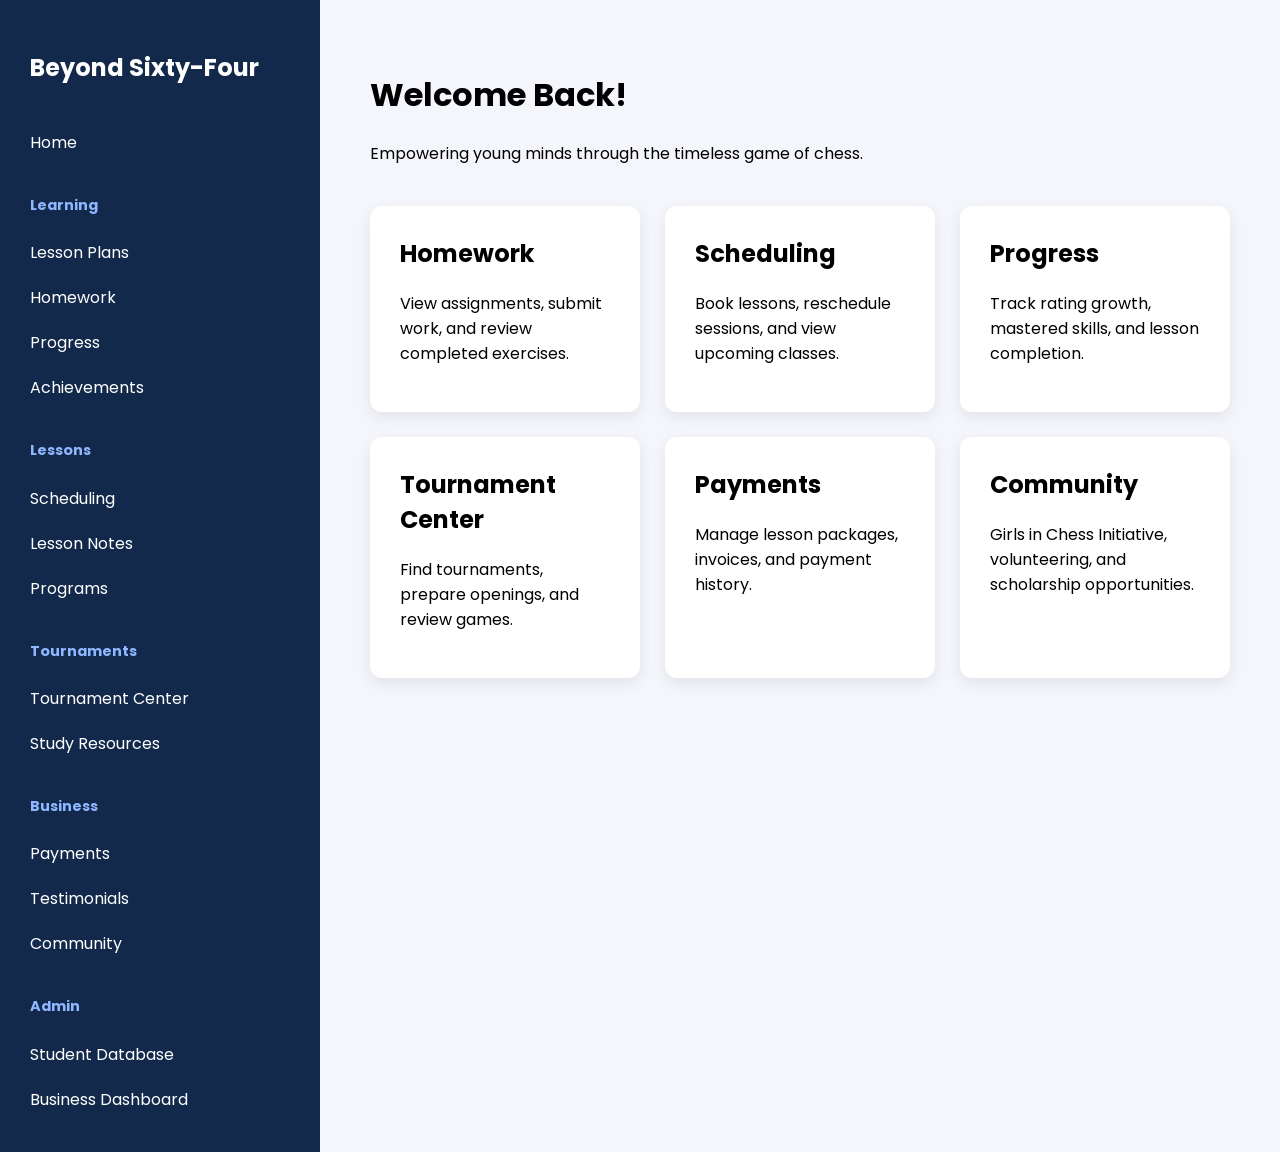
==== dashboard.html @ 1246753c "Update dashboard.html" ====
<!DOCTYPE html>
<html lang="en">
<head>
    <meta charset="UTF-8">
    <meta name="viewport" content="width=device-width, initial-scale=1.0">
    <title>Beyond Sixty-Four Dashboard</title>
    <link rel="stylesheet" href="dashboard.css">
</head>
<body>

<div class="dashboard">

    <aside class="sidebar">
        <h2>Beyond Sixty-Four</h2>

        <nav>
            <a href="#">Home</a>

            <h3>Learning</h3>
            <a href="#">Lesson Plans</a>
            <a href="#">Homework</a>
            <a href="#">Progress</a>
            <a href="#">Achievements</a>

            <h3>Lessons</h3>
            <a href="#">Scheduling</a>
            <a href="#">Lesson Notes</a>
            <a href="#">Programs</a>

            <h3>Tournaments</h3>
            <a href="#">Tournament Center</a>
            <a href="#">Study Resources</a>

            <h3>Business</h3>
            <a href="#">Payments</a>
            <a href="#">Testimonials</a>
            <a href="#">Community</a>

            <h3>Admin</h3>
            <a href="#">Student Database</a>
            <a href="#">Business Dashboard</a>
        </nav>
    </aside>

    <main class="content">

        <h1>Welcome Back!</h1>

        <p>Empowering young minds through the timeless game of chess.</p>

        <div class="cards">

            <div class="card">
                <h2>Homework</h2>
                <p>View assignments, submit work, and review completed exercises.</p>
            </div>

            <div class="card">
                <h2>Scheduling</h2>
                <p>Book lessons, reschedule sessions, and view upcoming classes.</p>
            </div>

            <div class="card">
                <h2>Progress</h2>
                <p>Track rating growth, mastered skills, and lesson completion.</p>
            </div>

            <div class="card">
                <h2>Tournament Center</h2>
                <p>Find tournaments, prepare openings, and review games.</p>
            </div>

            <div class="card">
                <h2>Payments</h2>
                <p>Manage lesson packages, invoices, and payment history.</p>
            </div>

            <div class="card">
                <h2>Community</h2>
                <p>Girls in Chess Initiative, volunteering, and scholarship opportunities.</p>
            </div>

        </div>

    </main>

</div>

</body>
</html>
---- dashboard.css ----
@import url('https://fonts.googleapis.com/css2?family=Poppins:wght@300;400;600;700&display=swap');
body{
    margin:0;
    font-family:Poppins,sans-serif;
    background:#f4f6fb;
}

.dashboard{
    display:flex;
}

.sidebar{
    width:260px;
    background:#13294B;
    color:white;
    min-height:100vh;
    padding:30px;
}

.sidebar h2{
    margin-bottom:35px;
}

.sidebar h3{
    margin-top:30px;
    font-size:.9rem;
    color:#8fb7ff;
}

.sidebar a{
    display:block;
    color:white;
    text-decoration:none;
    padding:10px 0;
}

.sidebar a:hover{
    color:#4da6ff;
}

.content{
    flex:1;
    padding:50px;
}

.cards{
    margin-top:40px;
    display:grid;
    grid-template-columns:repeat(auto-fit,minmax(260px,1fr));
    gap:25px;
}

.card{
    background:white;
    padding:30px;
    border-radius:12px;
    box-shadow:0 5px 15px rgba(0,0,0,.08);
}

.card h2{
    margin-top:0;
}
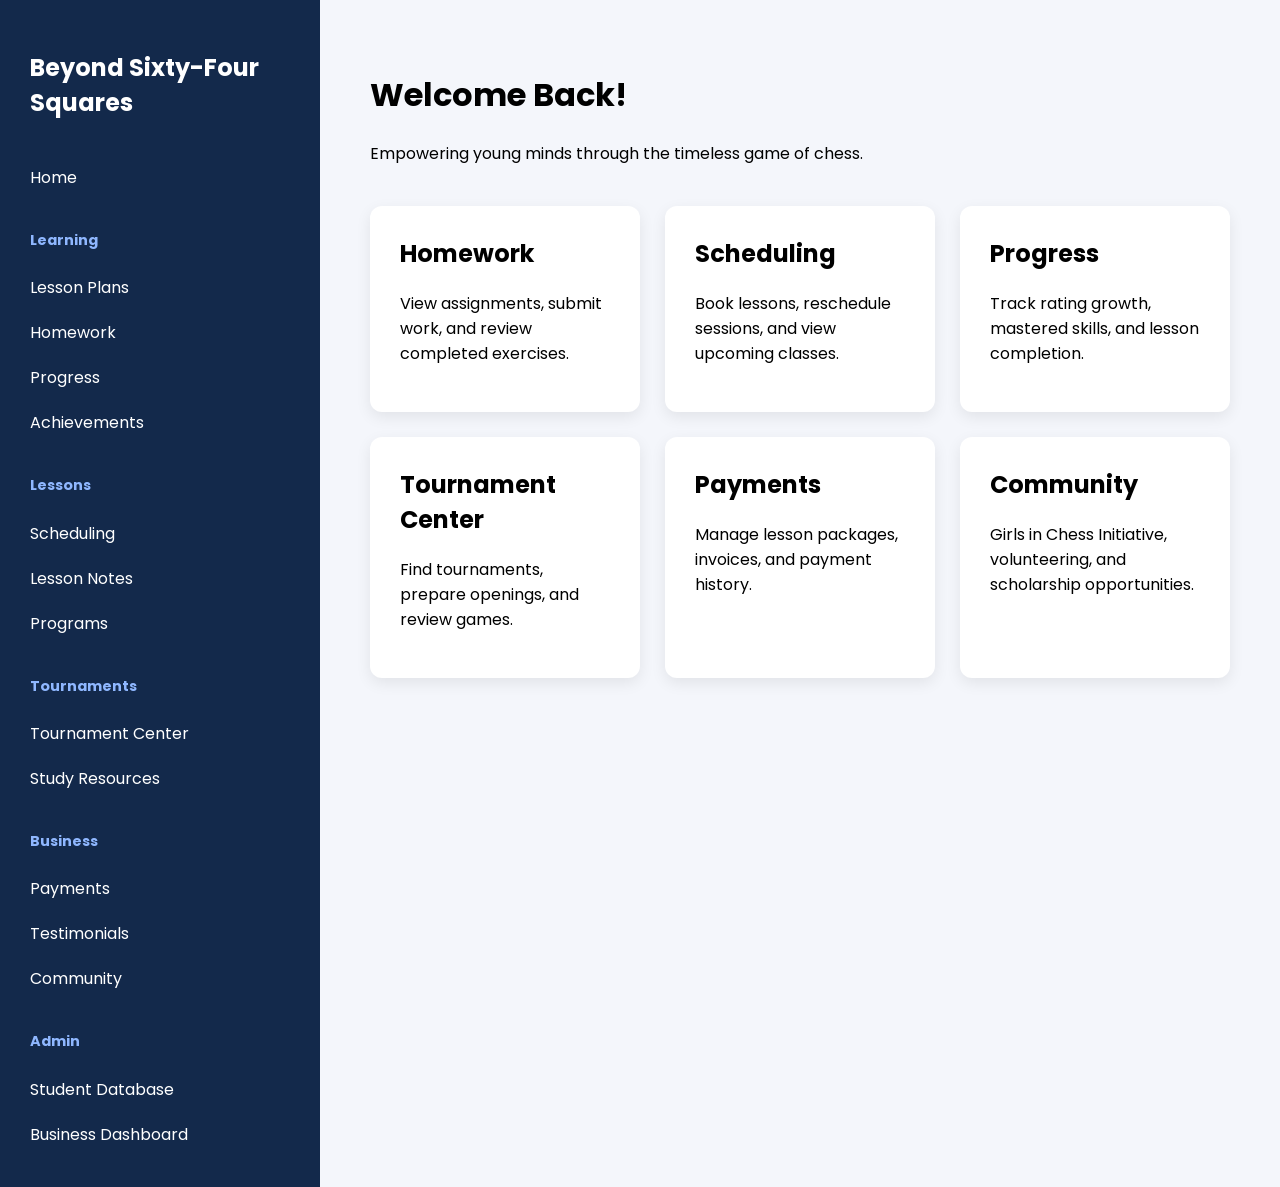
==== commit bac58c94: "Update dashboard.html" ====
--- a/dashboard.html
+++ b/dashboard.html
@@ -3,7 +3,7 @@
 <head>
     <meta charset="UTF-8">
     <meta name="viewport" content="width=device-width, initial-scale=1.0">
-    <title>Beyond Sixty-Four Dashboard</title>
+    <title>Beyond Sixty-Four Squares Dashboard</title>
     <link rel="stylesheet" href="dashboard.css">
 </head>
 <body>
@@ -11,13 +11,13 @@
 <div class="dashboard">
 
     <aside class="sidebar">
-        <h2>Beyond Sixty-Four</h2>
+        <h2>Beyond Sixty-Four Squares</h2>
 
         <nav>
             <a href="#">Home</a>
 
             <h3>Learning</h3>
-            <a href="#">Lesson Plans</a>
+            <a href="lessonplans.html">Lesson Plans</a>
             <a href="#">Homework</a>
             <a href="#">Progress</a>
             <a href="#">Achievements</a>
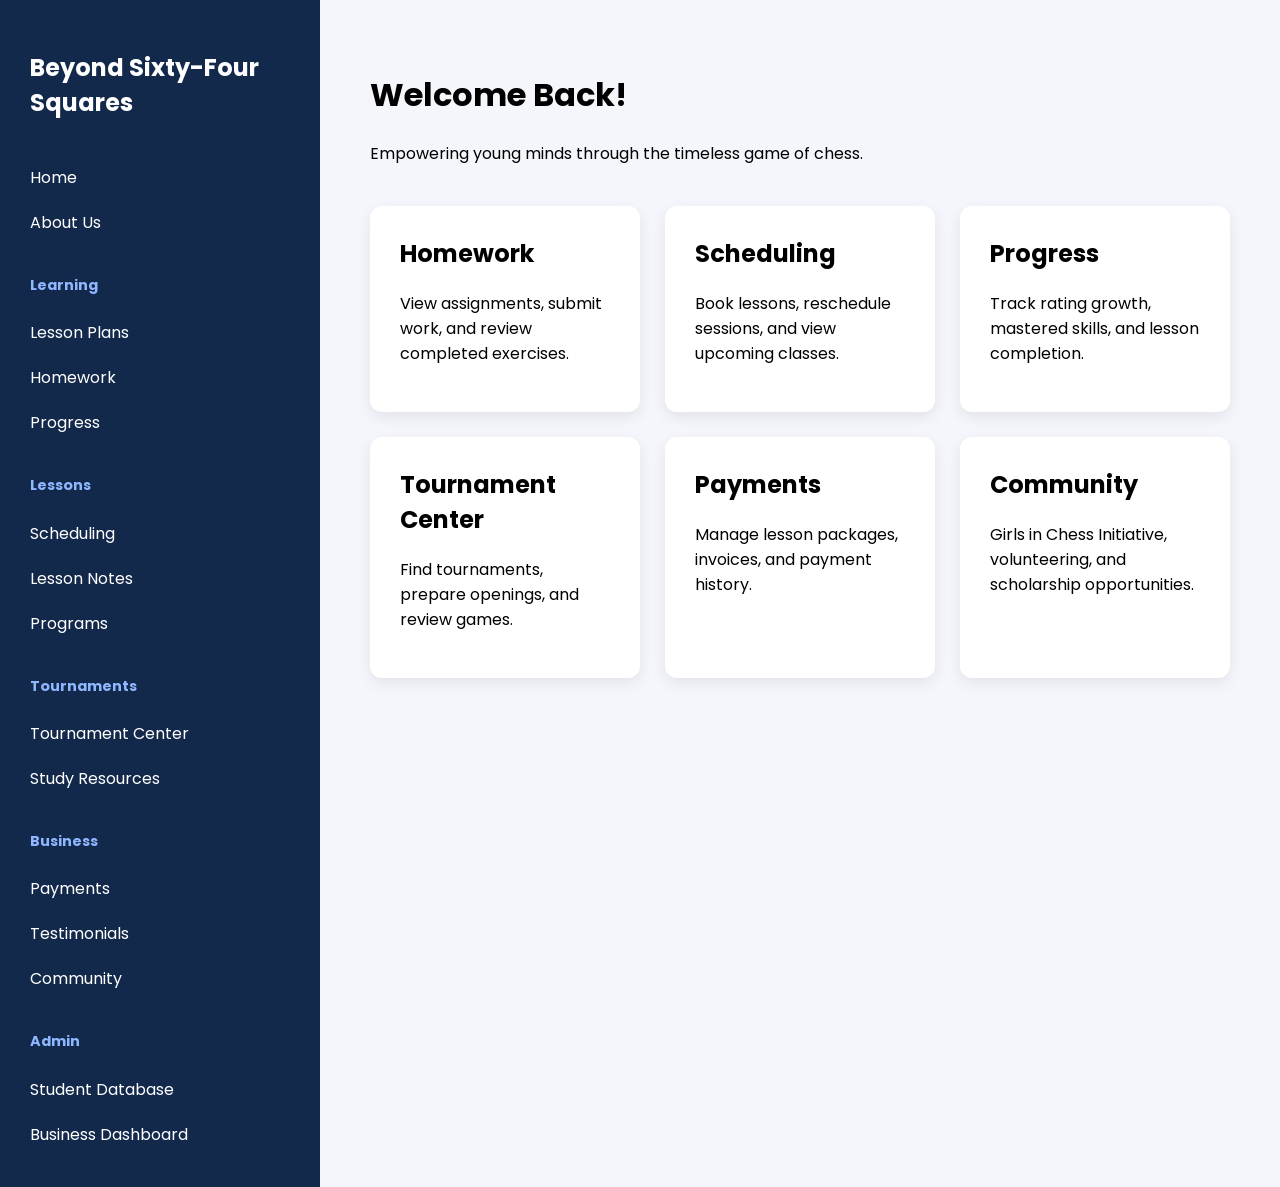
==== commit d4a35f50: "Update dashboard.html" ====
--- a/dashboard.html
+++ b/dashboard.html
@@ -14,13 +14,13 @@
         <h2>Beyond Sixty-Four Squares</h2>
 
         <nav>
-            <a href="#">Home</a>
-
+            <a href="index.html">Home</a>
+            <a href="#">About Us</a>
+            
             <h3>Learning</h3>
             <a href="lessonplans.html">Lesson Plans</a>
             <a href="#">Homework</a>
             <a href="#">Progress</a>
-            <a href="#">Achievements</a>
 
             <h3>Lessons</h3>
             <a href="#">Scheduling</a>
